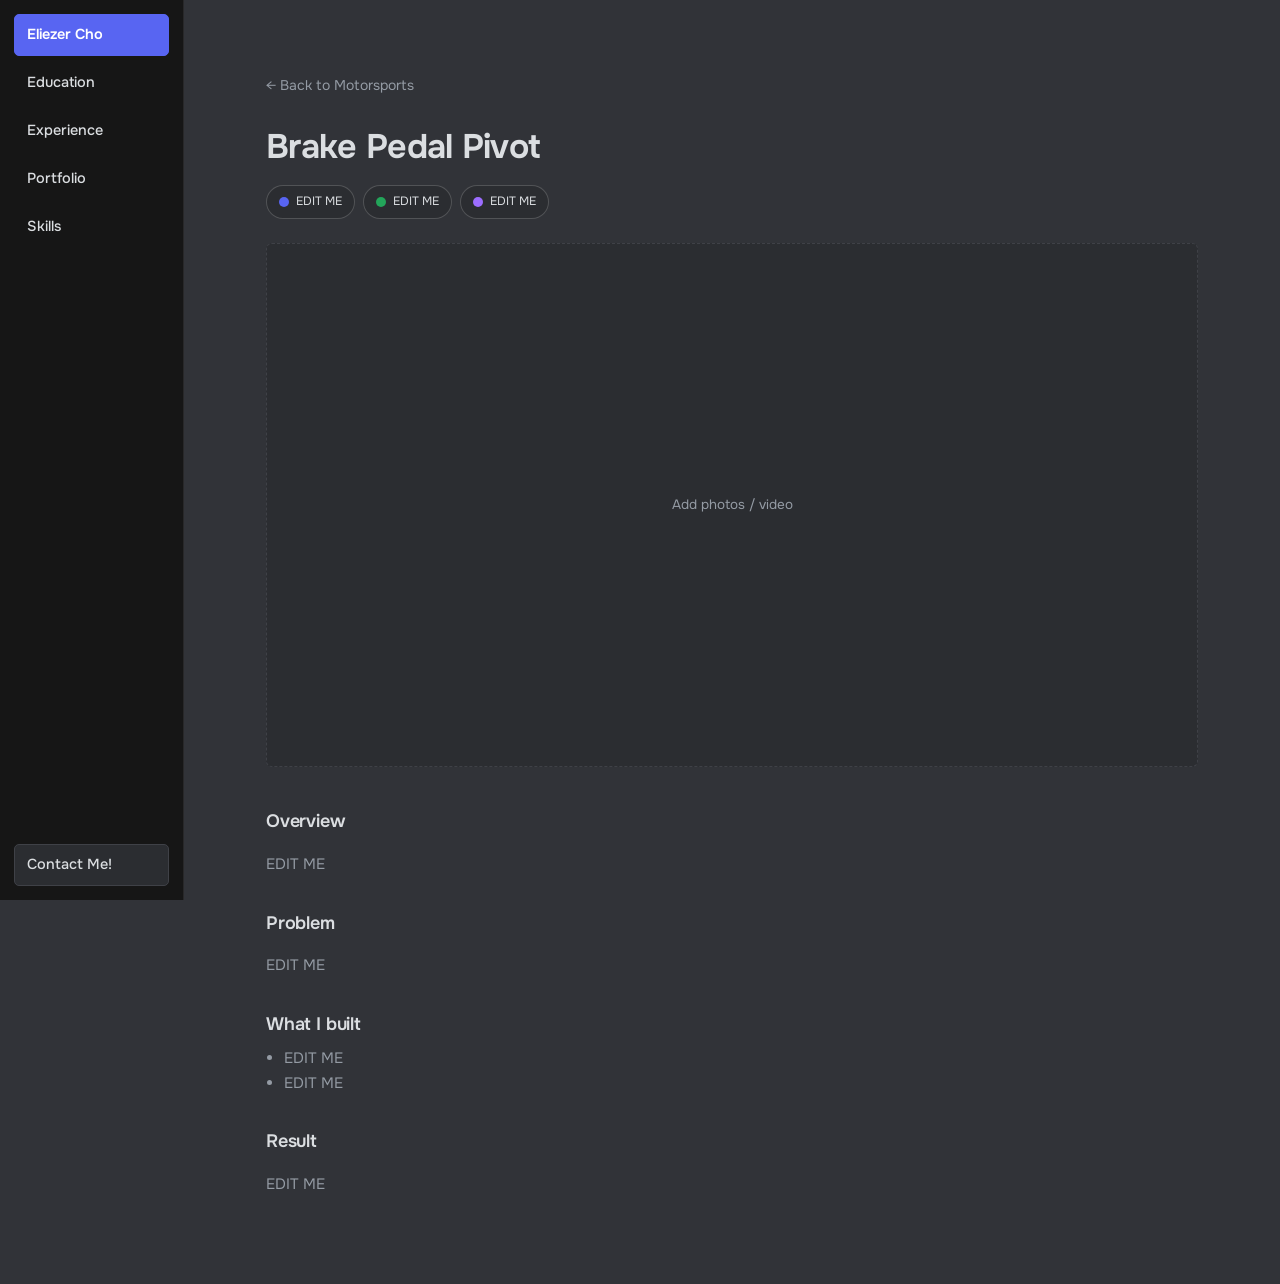
==== brake-pedal-pivot.html @ 33ec48bb "Filled information in" ====
<!DOCTYPE html>
<html lang="en">
<head>
  <meta charset="UTF-8">
  <meta name="viewport" content="width=device-width, initial-scale=1.0">
  <title>Brake Pedal Pivot — Eliezer Cho</title>
  <meta name="description" content="Motorsports project by Eliezer Cho.">
  <link rel="preconnect" href="https://fonts.googleapis.com">
  <link rel="preconnect" href="https://fonts.gstatic.com" crossorigin>
  <link href="https://fonts.googleapis.com/css2?family=Onest:wght@400;500;600;700;800&display=swap" rel="stylesheet">
  <link rel="stylesheet" href="styles.css">
</head>

<body>
  <!-- ====================== TOP BAR ====================== -->
  <header class="nav" id="nav">
    <a class="nav__name" href="index.html">Eliezer Cho</a>
    <nav class="nav__links">
      <a href="education.html">Education</a>
      <a href="experience.html">Experience</a>
      <div class="nav__item">
        <a class="nav__trigger" href="portfolio.html">Portfolio</a>
        <div class="nav__dropdown">
          <a href="portfolio.html#motorsports">Motorsports</a>
          <a href="portfolio.html#class-projects">Class Projects</a>
          <a href="portfolio.html#personal-projects">Personal Projects</a>
        </div>
      </div>
      <div class="nav__item">
        <a class="nav__trigger" href="skills.html">Skills</a>
        <div class="nav__dropdown">
          <a href="skills.html#design">Design</a>
          <a href="skills.html#manufacturing">Manufacturing</a>
          <a href="skills.html#controls">Controls</a>
          <a href="skills.html#software">Software</a>
          <a href="skills.html#language">Language</a>
          <a href="skills.html#misc">Miscellaneous</a>
        </div>
      </div>
    </nav>
    <a class="nav__contact" href="contact.html">Contact Me!</a>
  </header>

  <main>
    <section class="wrap">
      <a class="back-link" href="portfolio.html#motorsports">&larr; Back to Motorsports</a>
      <h2 class="project__title">Brake Pedal Pivot</h2>
      <div class="tags">
        <span class="tag"><span class="tag-dot tag-dot--tools"></span>EDIT ME</span>
        <span class="tag"><span class="tag-dot tag-dot--machines"></span>EDIT ME</span>
        <span class="tag"><span class="tag-dot tag-dot--code"></span>EDIT ME</span>
      </div>

      <div class="project__media" aria-hidden="true">
        <!-- EDIT ME: replace with &lt;img src="..." alt="..."&gt; or an embedded video -->
        <span>Add photos / video</span>
      </div>

      <div class="project__body">
        <h3>Overview</h3>
        <p>EDIT ME</p>

        <h3>Problem</h3>
        <p>EDIT ME</p>

        <h3>What I built</h3>
        <ul>
          <li>EDIT ME</li>
          <li>EDIT ME</li>
        </ul>

        <h3>Result</h3>
        <p>EDIT ME</p>
      </div>
    </section>
  </main>


  <script src="script.js" defer></script>
</body>
</html>
---- styles.css ----
/* ---------- design tokens ---------- */
:root {
  --bg:        #313338;
  --surface:   #2b2d31;
  --text:      #dbdee1;
  --muted:     #949ba4;
  --line:      #3f4147;
  --accent:    #5865f2;
  --nav-bg:    rgba(32, 34, 37, 0.82);
  --radius:    6px;
  --maxw:      980px;
  --sidebar-w: 184px;
}
@media (prefers-color-scheme: dark) {
  :root {
    --bg:      #313338;
    --surface: #2b2d31;
    --text:    #dbdee1;
    --muted:   #949ba4;
    --line:    #3f4147;
    --accent:  #5865f2;
    --nav-bg:  rgba(32, 34, 37, 0.82);
  }
}

/* ---------- base ---------- */
* { box-sizing: border-box; }
html { scroll-behavior: smooth; }
body {
  margin: 0;
  margin-left: var(--sidebar-w);
  background: var(--bg);
  color: var(--text);
  font: 16px/1.65 'Onest', -apple-system, BlinkMacSystemFont, "Segoe UI", Helvetica, Arial, sans-serif;
  -webkit-font-smoothing: antialiased;
}
@media (max-width: 760px) {
  body { margin-left: 0; padding-top: 56px; }
}
a { color: inherit; }
img { max-width: 100%; display: block; }

.wrap { max-width: var(--maxw); margin: 0 auto; padding-inline: 24px; }

/* ---------- sidebar nav (button list) ---------- */
.nav {
  position: fixed;
  inset: 0 auto 0 0;
  z-index: 100;
  width: var(--sidebar-w);
  height: 100vh;
  display: flex;
  flex-direction: column;
  align-items: stretch;
  gap: 6px;
  padding: 14px;
  background: rgba(20, 20, 20, 0.92);
  border-right: 1px solid rgba(255, 255, 255, 0.08);
  overflow: visible;
}
.nav.is-stuck,
.nav.is-idle {
  opacity: 1;
  transform: none;
  pointer-events: auto;
  background: rgba(20, 20, 20, 0.92);
}

/* "Eliezer Cho" reads as the primary button, the rest as secondary buttons */
.nav__name {
  display: block;
  padding: 8px 12px;
  border-radius: 5px;
  border: 1px solid var(--accent);
  background: var(--accent);
  color: #fff;
  font-size: 14.5px;
  font-weight: 600;
  text-decoration: none;
  white-space: nowrap;
  overflow: hidden;
  text-overflow: ellipsis;
  transition: transform .15s ease;
}
.nav__name:hover { transform: translateY(-1px); }

.nav__links {
  display: flex;
  flex-direction: column;
  gap: 6px;
}
.nav__links > a,
.nav__trigger,
.nav__contact {
  display: block;
  padding: 8px 12px;
  border-radius: 5px;
  color: var(--text);
  font-size: 14.5px;
  font-weight: 500;
  text-decoration: none;
  white-space: nowrap;
  overflow: hidden;
  text-overflow: ellipsis;
  transition: transform .15s ease, border-color .2s ease, background-color .2s ease;
}
.nav__links > a,
.nav__trigger {
  border: 1px solid transparent;
  background: transparent;
}
.nav__contact {
  border: 1px solid var(--line);
  background: var(--surface);
}
.nav__links > a:hover,
.nav__trigger:hover,
.nav__contact:hover {
  transform: translateY(-1px);
  border-color: var(--accent);
  background: var(--surface);
}
.nav__links > a.is-active,
.nav__trigger.is-active,
.nav__contact.is-active {
  border-color: var(--accent);
  background: rgba(88, 101, 242, 0.14);
}

/* pinned to the very bottom of the sidebar, independent of how much the dropdowns above expand */
.nav__contact { margin-top: auto; flex-shrink: 0; }

/* Portfolio/Skills expand in place, pushing whatever follows them further down */
.nav__dropdown {
  display: flex;
  flex-direction: column;
  gap: 6px;
  max-height: 0;
  opacity: 0;
  overflow: hidden;
  padding-top: 0;
  transition: max-height .22s ease, opacity .18s ease, padding-top .22s ease;
  transition-delay: 2s; /* lingers before closing so a stray mouse move off the button doesn't instantly hide it */
}
.nav__item:hover .nav__dropdown,
.nav__item:focus-within .nav__dropdown {
  transition-delay: 0s; /* opens immediately */
  max-height: 280px;
  opacity: 1;
  padding-top: 6px;
}
.nav__dropdown a {
  display: block;
  padding: 6px 12px 6px 24px;
  color: var(--muted);
  font-size: 14px;
  font-weight: 500;
  text-decoration: none;
  white-space: nowrap;
  overflow: hidden;
  text-overflow: ellipsis;
  transition: color .2s ease;
}
.nav__dropdown a:hover { color: var(--text); }

@media (max-width: 760px) {
  .nav {
    inset: 0 0 auto 0;
    width: 100%;
    height: 56px;
    flex-direction: row;
    align-items: center;
    justify-content: space-between;
    gap: 10px;
    padding: 0 16px;
    border-right: none;
    border-bottom: 1px solid rgba(255, 255, 255, 0.08);
    -webkit-backdrop-filter: saturate(180%) blur(14px);
    backdrop-filter: saturate(180%) blur(14px);
    transition: opacity .45s ease, transform .45s ease;
  }
  .nav.is-idle { opacity: 0; transform: translateY(-8px); pointer-events: none; background: rgba(20, 20, 20, 0.92); }
  .nav.is-stuck { background: rgba(15, 15, 15, 0.92); }

  .nav__name,
  .nav__contact { flex-shrink: 0; }
  .nav__name {
    padding: 6px 10px;
    font-size: 13px;
  }
  .nav__contact {
    margin-top: 0;
    padding: 6px 10px;
    font-size: 13px;
  }
  .nav__links {
    flex-direction: row;
    gap: 6px;
    flex: 1;
    min-width: 0;
    overflow-x: auto;
  }
  .nav__links > a,
  .nav__trigger {
    flex-shrink: 0;
    padding: 6px 10px;
    font-size: 13px;
  }

  .nav__item { position: relative; }
  .nav__dropdown {
    position: absolute;
    top: 100%;
    left: 50%;
    transform: translateX(-50%);
    max-height: none;
    overflow: visible;
    background: var(--surface);
    border: 1px solid var(--line);
    border-radius: var(--radius);
    padding: 6px;
    min-width: 172px;
    opacity: 0;
    visibility: hidden;
    pointer-events: none;
    transition: opacity .18s ease, visibility .18s ease, pointer-events .18s ease;
    transition-delay: 2s;
  }
  .nav__item:hover .nav__dropdown,
  .nav__item:focus-within .nav__dropdown {
    transition-delay: 0s;
    opacity: 1;
    visibility: visible;
    pointer-events: auto;
  }
  .nav__dropdown a { width: auto; padding: 8px 10px; }
}
@media (prefers-reduced-motion: reduce) {
  html { scroll-behavior: auto; }
  .nav { transition: none; }
  .nav.is-idle { opacity: 1; transform: none; pointer-events: auto; }
}

/* ---------- buttons ---------- */
.hero__actions { display: flex; flex-wrap: wrap; gap: 12px; margin-top: 22px; }
.btn {
  display: inline-block;
  padding: 11px 20px;
  border-radius: 5px;
  border: 1px solid var(--line);
  background: var(--surface);
  font-size: 14.5px;
  font-weight: 500;
  text-decoration: none;
  transition: transform .15s ease, border-color .2s ease;
}
.btn:hover { transform: translateY(-1px); border-color: var(--accent); }
.btn--primary { background: var(--accent); border-color: var(--accent); color: #fff; }

/* ---------- sections (used on inner pages) ---------- */
section { padding-block: 72px; scroll-margin-top: 72px; }
section + section { border-top: 1px solid var(--line); }
.eyebrow {
  margin: 0 0 8px;
  font-size: 12px;
  font-weight: 600;
  letter-spacing: .12em;
  text-transform: uppercase;
  color: var(--accent);
}
h2 {
  margin: 0 0 28px;
  font-size: clamp(26px, 4vw, 34px);
  letter-spacing: -.02em;
  font-weight: 650;
}
h3 { margin: 0 0 6px; font-size: 18px; font-weight: 600; letter-spacing: -.01em; }

/* ---------- home page (name + about) ---------- */
.home {
  display: grid;
  grid-template-columns: 1.3fr 1fr;
  gap: clamp(28px, 5vw, 56px);
  align-items: center;
  min-height: 100svh;
  padding-block: 40px;
}
.home h1 {
  margin: 0 0 14px;
  font-size: clamp(32px, 5.5vw, 50px);
  line-height: 1.08;
  letter-spacing: -.03em;
  font-weight: 650;
}
.home__tagline {
  margin: 0;
  max-width: 46ch;
  font-size: clamp(15px, 2vw, 17.5px);
  color: var(--muted);
}
.home__about { margin-top: 30px; }
.home__about p {
  margin: 0 0 12px;
  color: var(--muted);
  font-size: 14.5px;
  max-width: 54ch;
}
.home__about p:last-of-type { margin-bottom: 0; }
.home__chips {
  display: flex;
  flex-wrap: wrap;
  gap: 22px;
  margin-top: 18px;
}
.home__chips h3 {
  font-size: 11.5px;
  text-transform: uppercase;
  letter-spacing: .1em;
  color: var(--muted);
  margin-bottom: 8px;
}
.home__photo {
  aspect-ratio: 3 / 4;
  width: 100%;
  max-height: 62vh;
  border: 1px solid var(--line);
  border-radius: 20px;
  background: var(--surface);
  overflow: hidden;
  justify-self: center;
}
.home__photo img {
  width: 100%;
  height: 100%;
  object-fit: cover;
  display: block;
}
@media (max-width: 760px) {
  .home {
    grid-template-columns: 1fr;
    min-height: auto;
    padding-block: 32px 48px;
  }
  .home__photo { order: -1; max-width: 260px; max-height: none; margin: 0 auto; }
}

/* ---------- cards (portfolio) ---------- */
.cards { display: flex; flex-direction: column; gap: 18px; }
.card {
  padding: 22px;
  border: 1px solid var(--line);
  border-radius: var(--radius);
  background: var(--surface);
  text-decoration: none;
  transition: transform .18s ease, border-color .2s ease;
}
.card:hover { transform: translateY(-3px); border-color: var(--accent); }
.card p { margin: 0 0 14px; color: var(--muted); font-size: 15px; }
.tags { display: flex; flex-wrap: wrap; gap: 8px; }
.tag {
  display: inline-flex;
  align-items: center;
  gap: 7px;
  font-size: 12px;
  color: var(--text);
  background: var(--surface);
  border: 1px solid rgba(255, 255, 255, 0.18);
  border-radius: 20px;
  padding: 6px 12px;
}
.tag-dot {
  width: 10px;
  height: 10px;
  border-radius: 50%;
  flex-shrink: 0;
}
.tag-dot--tools     { background: #5865f2; }
.tag-dot--machines  { background: #23a55a; }
.tag-dot--code      { background: #9c6dff; }
.tag-dot--design    { background: #5865f2; }
.tag-dot--machining { background: #f0b232; }
.tag-dot--controls  { background: #23a55a; }
.tag-dot--software  { background: #eb459e; }
.tag-dot--languages { background: #9c6dff; }
.tag-dot--misc      { background: #99aab5; }

/* ---------- timeline entries (education / club experience) ---------- */
.job {
  display: grid;
  grid-template-columns: 170px 1fr;
  gap: 4px 28px;
  padding-block: 22px;
  border-top: 1px solid var(--line);
}
.job__when { color: var(--muted); font-size: 14px; padding-top: 2px; }
.job__where { color: var(--muted); font-size: 14.5px; margin: 0 0 8px; }
.job ul { margin: 0; padding-left: 18px; color: var(--muted); font-size: 15px; }
.job li { margin-bottom: 4px; }
@media (max-width: 640px) {
  .job { grid-template-columns: 1fr; gap: 6px; }
  .job__when { order: -1; font-size: 13px; }
}
.subhead {
  margin: 40px 0 4px;
  font-size: 12px;
  font-weight: 600;
  letter-spacing: .1em;
  text-transform: uppercase;
  color: var(--muted);
}
.subhead:first-of-type { margin-top: 0; }

/* ---------- project detail page ---------- */
.back-link {
  display: inline-flex;
  align-items: center;
  gap: 6px;
  font-size: 14px;
  color: var(--muted);
  text-decoration: none;
  margin-bottom: 22px;
}
.back-link:hover { color: var(--text); }
.project__title { margin: 0 0 10px; }
.project__media {
  aspect-ratio: 16 / 9;
  width: 100%;
  border: 1px dashed var(--line);
  border-radius: var(--radius);
  background: var(--surface);
  display: flex;
  align-items: center;
  justify-content: center;
  color: var(--muted);
  font-size: 13.5px;
  margin: 24px 0 40px;
}
.project__body h3 { margin-top: 32px; }
.project__body h3:first-child { margin-top: 0; }
.project__body p, .project__body li { color: var(--muted); font-size: 15px; }
.project__body ul { padding-left: 18px; margin: 0; }

/* ---------- contact + footer ---------- */
.contact p { color: var(--muted); margin-top: 0; }
.contact__links { display: flex; flex-direction: column; gap: 10px; margin-top: 6px; }
.contact__links a {
  font-size: 16px;
  font-weight: 500;
  text-decoration: underline;
  text-decoration-color: var(--line);
  text-underline-offset: 4px;
  width: fit-content;
}
.contact__links a:hover { text-decoration-color: var(--accent); }
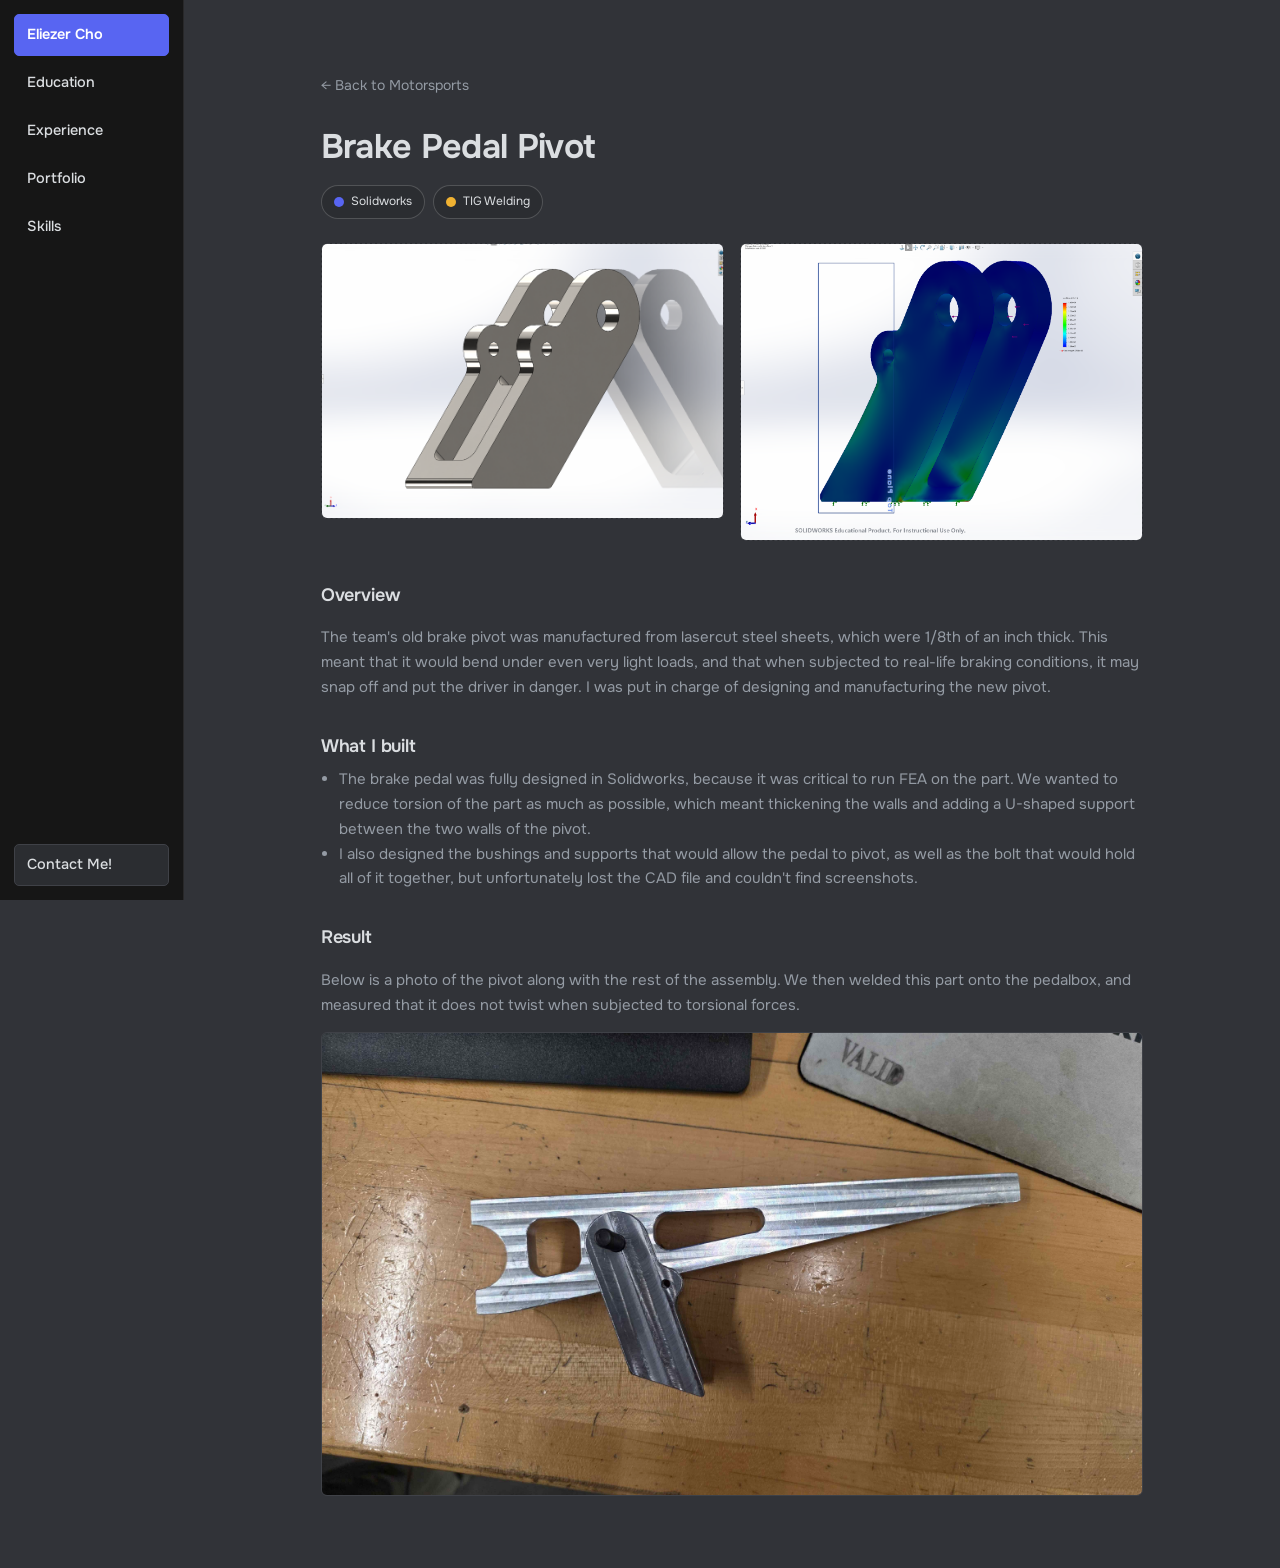
==== commit 74fa94ab: "push" ====
--- a/brake-pedal-pivot.html
+++ b/brake-pedal-pivot.html
@@ -46,31 +46,34 @@
       <a class="back-link" href="portfolio.html#motorsports">&larr; Back to Motorsports</a>
       <h2 class="project__title">Brake Pedal Pivot</h2>
       <div class="tags">
-        <span class="tag"><span class="tag-dot tag-dot--tools"></span>EDIT ME</span>
-        <span class="tag"><span class="tag-dot tag-dot--machines"></span>EDIT ME</span>
-        <span class="tag"><span class="tag-dot tag-dot--code"></span>EDIT ME</span>
+        <span class="tag"><span class="tag-dot tag-dot--design"></span>Solidworks</span>
+        <span class="tag"><span class="tag-dot tag-dot--machining"></span>TIG Welding</span>
       </div>
 
-      <div class="project__media" aria-hidden="true">
-        <!-- EDIT ME: replace with &lt;img src="..." alt="..."&gt; or an embedded video -->
-        <span>Add photos / video</span>
+      <div class="project__media-row">
+        <div class="project__media">
+          <img src="pivotcad.png" alt="Brake pedal pivot CAD model">
+        </div>
+        <div class="project__media">
+          <img src="pivotfea.png" alt="Brake pedal pivot FEA stress analysis">
+        </div>
       </div>
 
       <div class="project__body">
         <h3>Overview</h3>
-        <p>EDIT ME</p>
-
-        <h3>Problem</h3>
-        <p>EDIT ME</p>
+        <p>The team's old brake pivot was manufactured from lasercut steel sheets, which were 1/8th of an inch thick. This meant that it would bend under even very light loads, and that when subjected to real-life braking conditions, it may snap off and put the driver in danger. I was put in charge of designing and manufacturing the new pivot. </p>
 
         <h3>What I built</h3>
         <ul>
-          <li>EDIT ME</li>
-          <li>EDIT ME</li>
+          <li>The brake pedal was fully designed in Solidworks, because it was critical to run FEA on the part. We wanted to reduce torsion of the part as much as possible, which meant thickening the walls and adding a U-shaped support between the two walls of the pivot.</li>
+          <li>I also designed the bushings and supports that would allow the pedal to pivot, as well as the bolt that would hold all of it together, but unfortunately lost the CAD file and couldn't find screenshots.</li>
         </ul>
 
         <h3>Result</h3>
-        <p>EDIT ME</p>
+        <p>Below is a photo of the pivot along with the rest of the assembly. We then welded this part onto the pedalbox, and measured that it does not twist when subjected to torsional forces.</p>
+        <div class="project__media-result">
+          <img src="pivot photo.jpg" alt="Machined brake pedal pivot part">
+        </div>
       </div>
     </section>
   </main>
--- a/styles.css
+++ b/styles.css
@@ -8,8 +8,8 @@
   --accent:    #5865f2;
   --nav-bg:    rgba(32, 34, 37, 0.82);
   --radius:    6px;
-  --maxw:      980px;
-  --sidebar-w: 184px;
+  --maxw:      clamp(700px, 68vw, 2800px);
+  --sidebar-w: clamp(184px, 9vw, 260px);
 }
 @media (prefers-color-scheme: dark) {
   :root {
@@ -434,11 +434,127 @@
   color: var(--muted);
   font-size: 13.5px;
   margin: 24px 0 40px;
+  overflow: hidden;
+}
+.project__media img {
+  width: 100%;
+  height: 100%;
+  object-fit: cover;
+  display: block;
+}
+.project__media-row {
+  display: flex;
+  align-items: flex-start;
+  gap: 16px;
+  margin: 24px 0 40px;
+}
+.project__media-row .project__media {
+  aspect-ratio: auto;
+  margin: 0;
+  flex: 1;
+  min-width: 0;
+}
+.project__media-row .project__media img {
+  width: 100%;
+  height: auto;
+  object-fit: initial;
+}
+.project__media-square {
+  display: grid;
+  grid-template-columns: 1fr 1fr;
+  grid-template-rows: 1fr 1fr;
+  gap: 12px;
+  aspect-ratio: 1 / 1;
+  margin: 24px 0 40px;
+}
+.project__media-square .project__media {
+  aspect-ratio: auto;
+  margin: 0;
+  min-width: 0;
+  min-height: 0;
+}
+.project__media-square .media-stack-1 { grid-column: 1; grid-row: 1; }
+.project__media-square .media-stack-2 { grid-column: 1; grid-row: 2; }
+.project__media-square .media-tall   { grid-column: 2; grid-row: 1 / span 2; }
+@media (max-width: 640px) {
+  .project__media-square {
+    grid-template-columns: 1fr;
+    grid-template-rows: auto;
+    aspect-ratio: auto;
+  }
+  .project__media-square .media-stack-1,
+  .project__media-square .media-stack-2,
+  .project__media-square .media-tall {
+    grid-column: 1;
+    grid-row: auto;
+    aspect-ratio: 4 / 3;
+  }
+}
+@media (max-width: 640px) {
+  .project__media-row { flex-direction: column; }
 }
 .project__body h3 { margin-top: 32px; }
 .project__body h3:first-child { margin-top: 0; }
 .project__body p, .project__body li { color: var(--muted); font-size: 15px; }
 .project__body ul { padding-left: 18px; margin: 0; }
+.project__media-result {
+  width: 100%;
+  border: 1px solid var(--line);
+  border-radius: var(--radius);
+  overflow: hidden;
+  margin: 14px 0 0;
+}
+.project__media-result img { width: 100%; height: auto; display: block; }
+.project__pdf {
+  width: 100%;
+  height: 85vh;
+  border: 1px solid var(--line);
+  border-radius: var(--radius);
+  overflow: hidden;
+  margin: 14px 0 0;
+}
+.project__pdf iframe { width: 100%; height: 100%; border: 0; display: block; }
+.project__code-row {
+  display: flex;
+  align-items: stretch;
+  gap: 16px;
+  margin: 14px 0 0;
+}
+.project__code-row .project__pdf {
+  margin: 0;
+  flex: 1;
+  min-width: 0;
+}
+.project__code-row .project__media {
+  aspect-ratio: auto;
+  margin: 0;
+  flex: 1;
+  min-width: 0;
+}
+.project__code {
+  flex: 1;
+  min-width: 0;
+  height: 85vh;
+  border: 1px solid var(--line);
+  border-radius: var(--radius);
+  background: var(--surface);
+  overflow: auto;
+  padding: 16px;
+}
+.project__code pre {
+  margin: 0;
+  font-family: "SFMono-Regular", Consolas, "Courier New", monospace;
+  font-size: 13px;
+  line-height: 1.5;
+  color: var(--text);
+  white-space: pre;
+}
+@media (max-width: 760px) {
+  .project__code-row { flex-direction: column; }
+  .project__code-row .project__pdf,
+  .project__code-row .project__media,
+  .project__code { height: 60vh; }
+}
 
 /* ---------- contact + footer ---------- */
 .contact p { color: var(--muted); margin-top: 0; }
